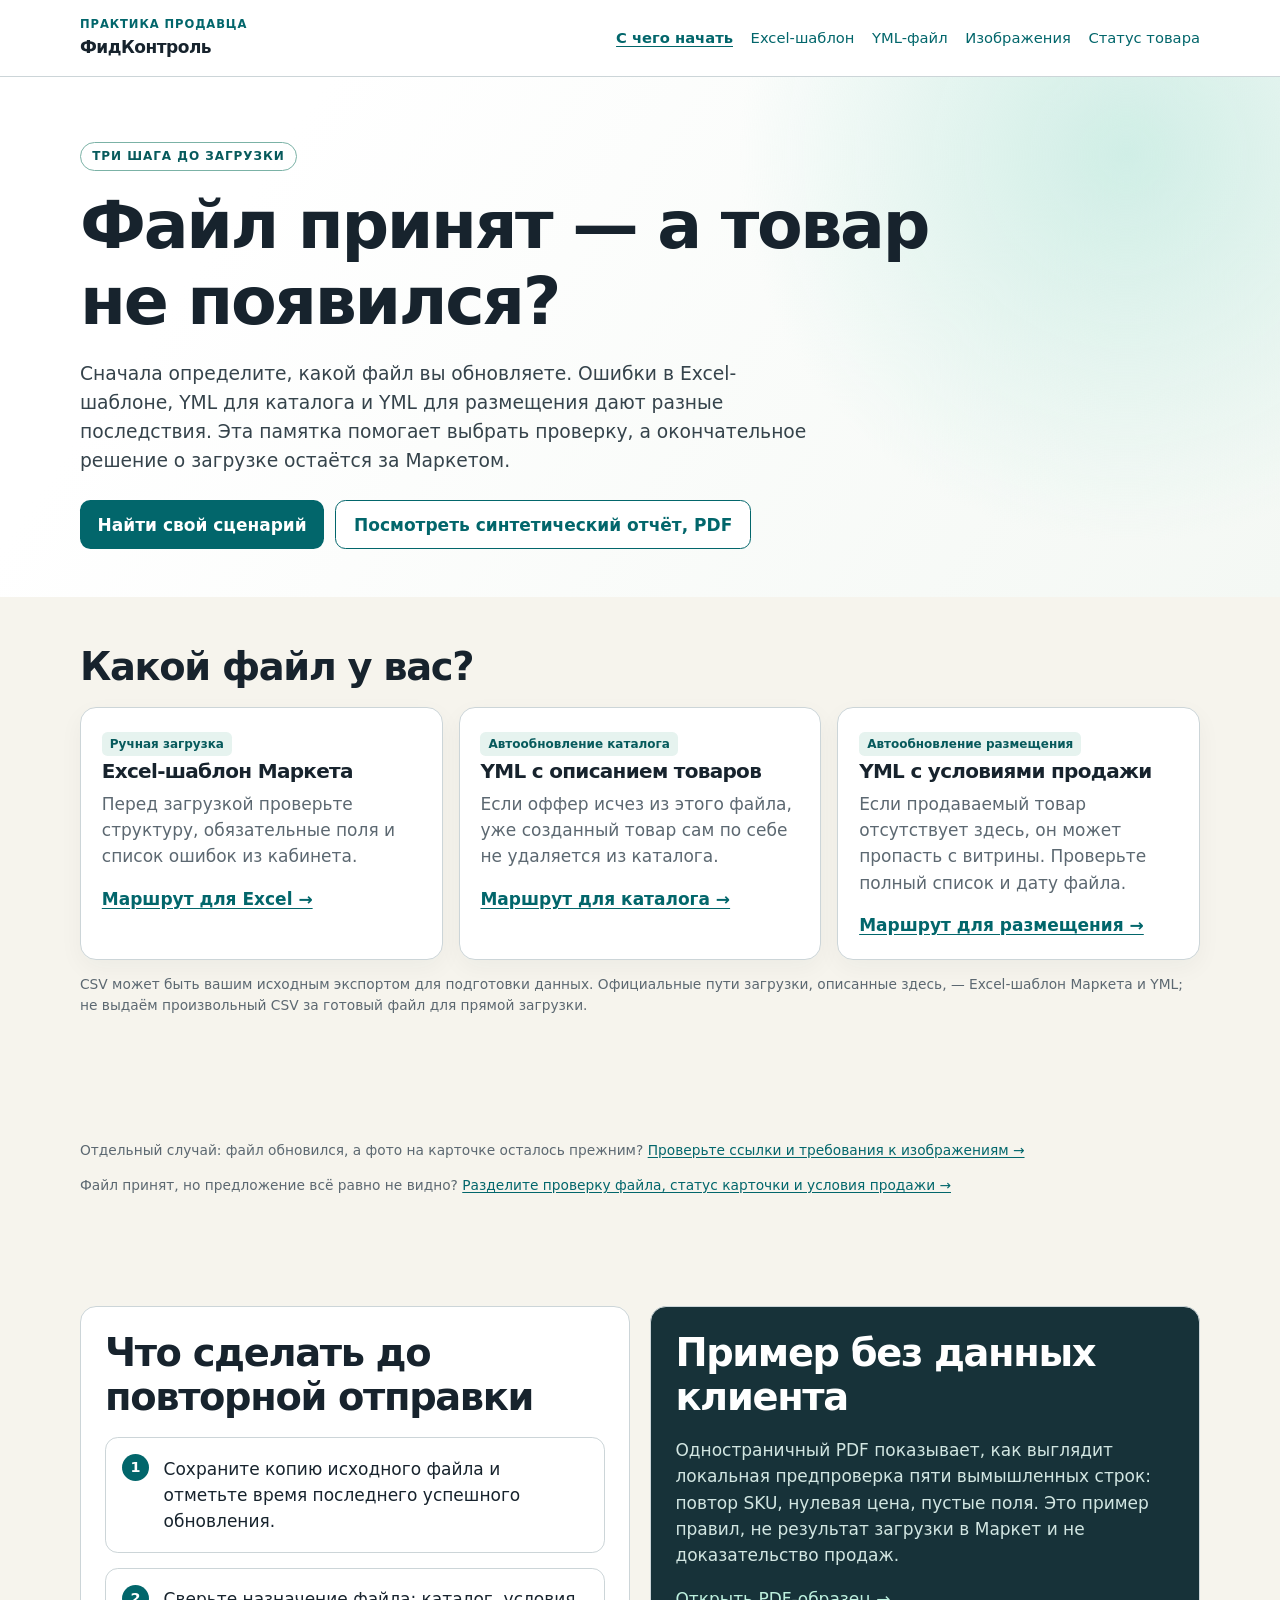
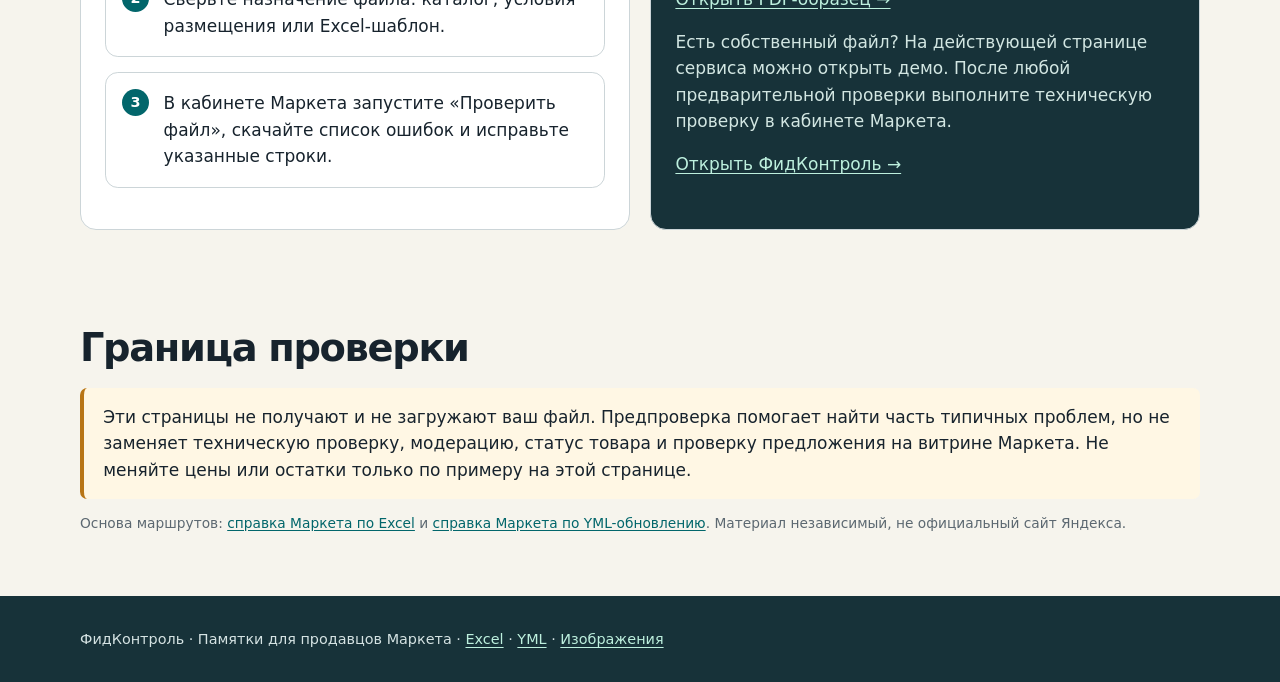
==== index.html @ 8aea6bb6 "Publish original FeedControl seller guides" ====
<!doctype html>
<html lang="ru"><head><meta charset="utf-8"><meta name="viewport" content="width=device-width,initial-scale=1"><meta name="description" content="Разберите, почему файл товаров Яндекс Маркета не прошёл проверку или товар пропал с витрины: маршруты для Excel и двух типов YML, с официальными источниками."><title>Файл товаров для Маркета: где искать ошибку — ФидКонтроль</title><link rel="stylesheet" href="site.css"></head>
<body><a class="skip" href="#main">К содержанию</a><header class="site-head"><div class="wrap head-row"><a class="brand" href="index.html"><small>Практика продавца</small>ФидКонтроль</a><nav aria-label="Разделы"><a href="index.html" aria-current="page">С чего начать</a><a href="excel.html">Excel-шаблон</a><a href="yml.html">YML-файл</a><a href="images.html">Изображения</a><a href="statuses.html">Статус товара</a></nav></div></header>
<main id="main"><div class="hero"><div class="wrap"><p class="eyebrow">Три шага до загрузки</p><h1>Файл принят — а товар не появился?</h1><p class="lead">Сначала определите, какой файл вы обновляете. Ошибки в Excel-шаблоне, YML для каталога и YML для размещения дают разные последствия. Эта памятка помогает выбрать проверку, а окончательное решение о загрузке остаётся за Маркетом.</p><div class="actions"><a class="button" href="#choose">Найти свой сценарий</a><a class="button secondary" href="synthetic-report.pdf">Посмотреть синтетический отчёт, PDF</a></div></div></div>
<section id="choose"><div class="wrap"><h2>Какой файл у вас?</h2><div class="grid"><article class="card"><span class="tag">Ручная загрузка</span><h3>Excel-шаблон Маркета</h3><p>Перед загрузкой проверьте структуру, обязательные поля и список ошибок из кабинета.</p><a href="excel.html">Маршрут для Excel →</a></article><article class="card"><span class="tag">Автообновление каталога</span><h3>YML с описанием товаров</h3><p>Если оффер исчез из этого файла, уже созданный товар сам по себе не удаляется из каталога.</p><a href="yml.html#catalog">Маршрут для каталога →</a></article><article class="card"><span class="tag">Автообновление размещения</span><h3>YML с условиями продажи</h3><p>Если продаваемый товар отсутствует здесь, он может пропасть с витрины. Проверьте полный список и дату файла.</p><a href="yml.html#placement">Маршрут для размещения →</a></article></div><p class="small">CSV может быть вашим исходным экспортом для подготовки данных. Официальные пути загрузки, описанные здесь, — Excel-шаблон Маркета и YML; не выдаём произвольный CSV за готовый файл для прямой загрузки.</p></div></section>
<section><div class="wrap"><p class="small">Отдельный случай: файл обновился, а фото на карточке осталось прежним? <a href="images.html">Проверьте ссылки и требования к изображениям →</a></p><p class="small">Файл принят, но предложение всё равно не видно? <a href="statuses.html">Разделите проверку файла, статус карточки и условия продажи →</a></p></div></section>
<section><div class="wrap split"><div class="panel"><h2>Что сделать до повторной отправки</h2><ol class="steps"><li>Сохраните копию исходного файла и отметьте время последнего успешного обновления.</li><li>Сверьте назначение файла: каталог, условия размещения или Excel-шаблон.</li><li>В кабинете Маркета запустите «Проверить файл», скачайте список ошибок и исправьте указанные строки.</li></ol></div><div class="panel ink"><h2>Пример без данных клиента</h2><p>Одностраничный PDF показывает, как выглядит локальная предпроверка пяти вымышленных строк: повтор SKU, нулевая цена, пустые поля. Это пример правил, не результат загрузки в Маркет и не доказательство продаж.</p><a href="synthetic-report.pdf">Открыть PDF-образец →</a><p>Есть собственный файл? На действующей странице сервиса можно открыть демо. После любой предварительной проверки выполните техническую проверку в кабинете Маркета.</p><a href="https://feedcontrol-zaitsev.directpanelrelay2026.workers.dev/" rel="noopener noreferrer">Открыть ФидКонтроль →</a></div></div></section>
<section><div class="wrap"><h2>Граница проверки</h2><div class="note">Эти страницы не получают и не загружают ваш файл. Предпроверка помогает найти часть типичных проблем, но не заменяет техническую проверку, модерацию, статус товара и проверку предложения на витрине Маркета. Не меняйте цены или остатки только по примеру на этой странице.</div><p class="small">Основа маршрутов: <a href="https://yandex.ru/support/marketplace/ru/assortment/create/add/excel">справка Маркета по Excel</a> и <a href="https://yandex.ru/support/marketplace/ru/assortment/auto/url">справка Маркета по YML-обновлению</a>. Материал независимый, не официальный сайт Яндекса.</p></div></section></main>
<footer class="site-foot"><div class="wrap">ФидКонтроль · Памятки для продавцов Маркета · <a href="excel.html">Excel</a> · <a href="yml.html">YML</a> · <a href="images.html">Изображения</a></div></footer></body></html>
---- site.css ----
:root{color-scheme:light;--paper:#f6f4ed;--ink:#17232d;--muted:#5c6871;--line:#ccd5d8;--accent:#02666b;--accent2:#e6f3ef;--warm:#ffdc9a}
*{box-sizing:border-box}html{scroll-behavior:smooth}body{margin:0;background:var(--paper);color:var(--ink);font:17px/1.55 system-ui,-apple-system,"Segoe UI",sans-serif}a{color:var(--accent);text-underline-offset:.18em}a:focus-visible,button:focus-visible{outline:3px solid #bd6425;outline-offset:3px}.wrap{width:min(1120px,calc(100% - 2rem));margin:auto}.site-head{border-bottom:1px solid var(--line);background:#fff}.head-row{display:flex;align-items:center;justify-content:space-between;gap:1rem;padding:1rem 0}.brand{font-weight:800;letter-spacing:-.03em;color:var(--ink);text-decoration:none}.brand small{display:block;font-size:.72rem;font-weight:600;letter-spacing:.08em;text-transform:uppercase;color:var(--accent)}nav{display:flex;flex-wrap:wrap;gap:.8rem 1.1rem}nav a{font-size:.92rem;text-decoration:none}nav a[aria-current=page]{font-weight:750;text-decoration:underline}.hero{padding:4rem 0 3rem;background:radial-gradient(circle at 88% 15%,#d0eee6 0,transparent 32%),linear-gradient(125deg,#fff 20%,#f4f8f4 100%)}.eyebrow{display:inline-block;margin:0 0 .8rem;padding:.25rem .7rem;border:1px solid #7bb2a6;border-radius:999px;color:#075a5c;font-size:.75rem;font-weight:750;letter-spacing:.08em;text-transform:uppercase}h1,h2,h3{line-height:1.15;letter-spacing:-.035em}h1{max-width:850px;margin:.2rem 0 1rem;font-size:clamp(2.2rem,5.2vw,4.5rem)}h2{margin:0 0 1.1rem;font-size:clamp(1.65rem,3vw,2.5rem)}h3{font-size:1.25rem;margin:.2rem 0 .5rem}.lead{max-width:740px;font-size:1.17rem;color:#35434b}.actions{display:flex;flex-wrap:wrap;gap:.7rem;margin-top:1.6rem}.button{display:inline-flex;align-items:center;justify-content:center;min-height:44px;padding:.65rem 1.1rem;border-radius:.65rem;background:var(--accent);color:#fff;font-weight:750;text-decoration:none}.button.secondary{background:#fff;border:1px solid var(--accent);color:var(--accent)}section{padding:3rem 0}.grid{display:grid;grid-template-columns:repeat(3,minmax(0,1fr));gap:1rem}.card{background:#fff;border:1px solid var(--line);border-radius:1rem;padding:1.3rem;box-shadow:0 8px 24px #13232b0b}.card p{color:var(--muted);margin:.3rem 0 1rem}.card a{font-weight:700}.tag{display:inline-block;padding:.18rem .5rem;background:var(--accent2);border-radius:.35rem;color:#075a5c;font-size:.75rem;font-weight:700}.note{background:#fff7e4;border-left:4px solid #b87515;padding:1rem 1.2rem;border-radius:.45rem}.steps{counter-reset:steps;list-style:none;padding:0;display:grid;gap:.9rem}.steps li{counter-increment:steps;position:relative;padding:1.1rem 1.2rem 1.1rem 3.6rem;background:#fff;border:1px solid var(--line);border-radius:.8rem}.steps li:before{content:counter(steps);position:absolute;left:1rem;top:1rem;width:1.7rem;height:1.7rem;display:grid;place-items:center;border-radius:50%;background:var(--accent);color:#fff;font-size:.9rem;font-weight:800}.split{display:grid;grid-template-columns:1fr 1fr;gap:1.3rem}.panel{background:#fff;border:1px solid var(--line);border-radius:1rem;padding:1.5rem}.panel.ink{background:#173239;color:#fff}.panel.ink a{color:#bdf0de}.panel.ink p{color:#d2e6e2}.checklist{padding-left:1.3rem}.checklist li{padding:.28rem 0}.compare{width:100%;border-collapse:collapse;background:#fff}.compare th,.compare td{border:1px solid var(--line);padding:.75rem;text-align:left;vertical-align:top}.compare th{background:#e6f3ef}.small{font-size:.86rem;color:var(--muted)}.source-list{padding-left:1.3rem}.source-list li{margin:.5rem 0}.site-foot{background:#173239;color:#d5e3e3;padding:2rem 0;font-size:.9rem}.site-foot a{color:#bdf0de}.article{max-width:850px;margin:auto}.article>p{max-width:760px}.article section{padding:2rem 0}.callout{border:1px solid #90b9b3;background:#e6f3ef;padding:1.2rem;border-radius:.8rem}.metric{font-size:2rem;font-weight:800;line-height:1}.skip{position:absolute;left:-9999px}.skip:focus{left:1rem;top:1rem;z-index:10;background:#fff;padding:.5rem}@media(max-width:760px){.head-row{align-items:flex-start;flex-direction:column}.grid,.split{grid-template-columns:1fr}.hero{padding:2.8rem 0 2rem}section{padding:2rem 0}.compare{font-size:.86rem}}
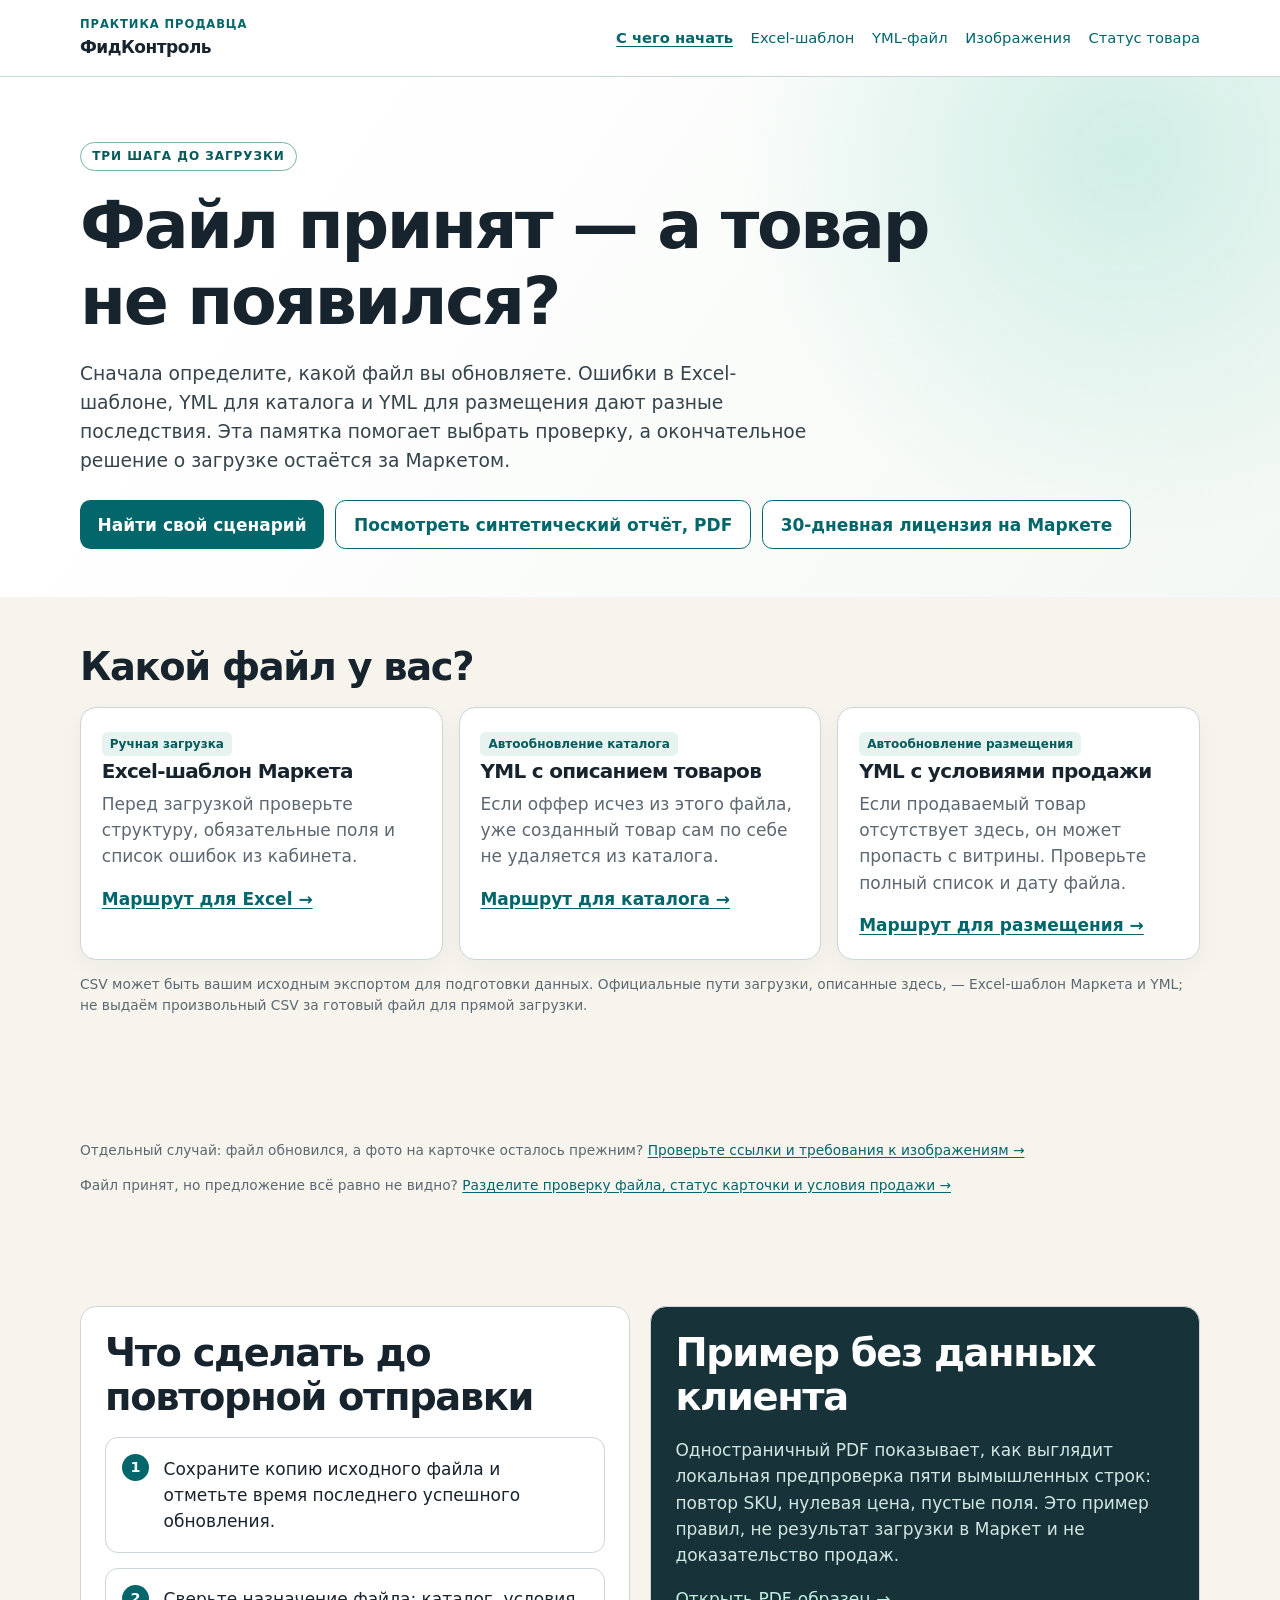
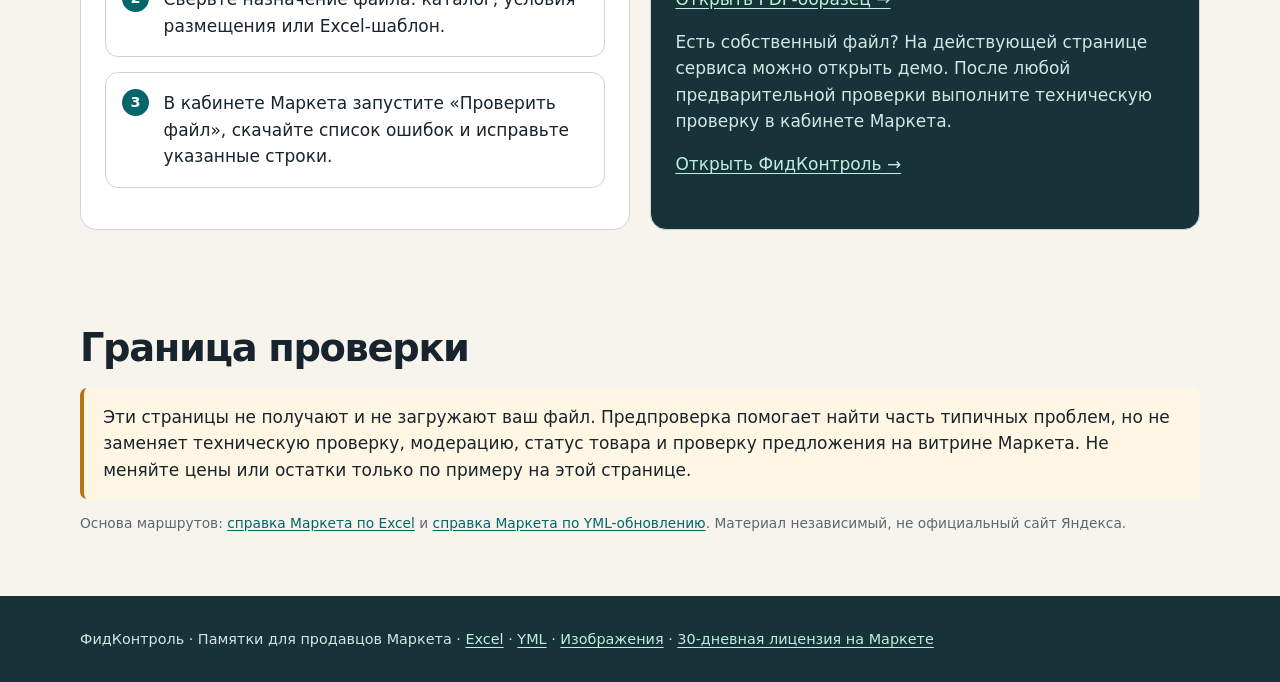
==== commit 206ba4e3: "Link verified FeedControl buyer card from five guides" ====
--- a/index.html
+++ b/index.html
@@ -1,9 +1,9 @@
 <!doctype html>
 <html lang="ru"><head><meta charset="utf-8"><meta name="viewport" content="width=device-width,initial-scale=1"><meta name="description" content="Разберите, почему файл товаров Яндекс Маркета не прошёл проверку или товар пропал с витрины: маршруты для Excel и двух типов YML, с официальными источниками."><title>Файл товаров для Маркета: где искать ошибку — ФидКонтроль</title><link rel="stylesheet" href="site.css"></head>
 <body><a class="skip" href="#main">К содержанию</a><header class="site-head"><div class="wrap head-row"><a class="brand" href="index.html"><small>Практика продавца</small>ФидКонтроль</a><nav aria-label="Разделы"><a href="index.html" aria-current="page">С чего начать</a><a href="excel.html">Excel-шаблон</a><a href="yml.html">YML-файл</a><a href="images.html">Изображения</a><a href="statuses.html">Статус товара</a></nav></div></header>
-<main id="main"><div class="hero"><div class="wrap"><p class="eyebrow">Три шага до загрузки</p><h1>Файл принят — а товар не появился?</h1><p class="lead">Сначала определите, какой файл вы обновляете. Ошибки в Excel-шаблоне, YML для каталога и YML для размещения дают разные последствия. Эта памятка помогает выбрать проверку, а окончательное решение о загрузке остаётся за Маркетом.</p><div class="actions"><a class="button" href="#choose">Найти свой сценарий</a><a class="button secondary" href="synthetic-report.pdf">Посмотреть синтетический отчёт, PDF</a></div></div></div>
+<main id="main"><div class="hero"><div class="wrap"><p class="eyebrow">Три шага до загрузки</p><h1>Файл принят — а товар не появился?</h1><p class="lead">Сначала определите, какой файл вы обновляете. Ошибки в Excel-шаблоне, YML для каталога и YML для размещения дают разные последствия. Эта памятка помогает выбрать проверку, а окончательное решение о загрузке остаётся за Маркетом.</p><div class="actions"><a class="button" href="#choose">Найти свой сценарий</a><a class="button secondary" href="synthetic-report.pdf">Посмотреть синтетический отчёт, PDF</a><a class="button secondary" href="https://market.yandex.ru/card/veb-servis-fidkontrol-dlya-proverki-csv-yml-i-xlsx-litsenziya-na-30-dney/6150346398">30-дневная лицензия на Маркете</a></div></div></div>
 <section id="choose"><div class="wrap"><h2>Какой файл у вас?</h2><div class="grid"><article class="card"><span class="tag">Ручная загрузка</span><h3>Excel-шаблон Маркета</h3><p>Перед загрузкой проверьте структуру, обязательные поля и список ошибок из кабинета.</p><a href="excel.html">Маршрут для Excel →</a></article><article class="card"><span class="tag">Автообновление каталога</span><h3>YML с описанием товаров</h3><p>Если оффер исчез из этого файла, уже созданный товар сам по себе не удаляется из каталога.</p><a href="yml.html#catalog">Маршрут для каталога →</a></article><article class="card"><span class="tag">Автообновление размещения</span><h3>YML с условиями продажи</h3><p>Если продаваемый товар отсутствует здесь, он может пропасть с витрины. Проверьте полный список и дату файла.</p><a href="yml.html#placement">Маршрут для размещения →</a></article></div><p class="small">CSV может быть вашим исходным экспортом для подготовки данных. Официальные пути загрузки, описанные здесь, — Excel-шаблон Маркета и YML; не выдаём произвольный CSV за готовый файл для прямой загрузки.</p></div></section>
 <section><div class="wrap"><p class="small">Отдельный случай: файл обновился, а фото на карточке осталось прежним? <a href="images.html">Проверьте ссылки и требования к изображениям →</a></p><p class="small">Файл принят, но предложение всё равно не видно? <a href="statuses.html">Разделите проверку файла, статус карточки и условия продажи →</a></p></div></section>
 <section><div class="wrap split"><div class="panel"><h2>Что сделать до повторной отправки</h2><ol class="steps"><li>Сохраните копию исходного файла и отметьте время последнего успешного обновления.</li><li>Сверьте назначение файла: каталог, условия размещения или Excel-шаблон.</li><li>В кабинете Маркета запустите «Проверить файл», скачайте список ошибок и исправьте указанные строки.</li></ol></div><div class="panel ink"><h2>Пример без данных клиента</h2><p>Одностраничный PDF показывает, как выглядит локальная предпроверка пяти вымышленных строк: повтор SKU, нулевая цена, пустые поля. Это пример правил, не результат загрузки в Маркет и не доказательство продаж.</p><a href="synthetic-report.pdf">Открыть PDF-образец →</a><p>Есть собственный файл? На действующей странице сервиса можно открыть демо. После любой предварительной проверки выполните техническую проверку в кабинете Маркета.</p><a href="https://feedcontrol-zaitsev.directpanelrelay2026.workers.dev/" rel="noopener noreferrer">Открыть ФидКонтроль →</a></div></div></section>
 <section><div class="wrap"><h2>Граница проверки</h2><div class="note">Эти страницы не получают и не загружают ваш файл. Предпроверка помогает найти часть типичных проблем, но не заменяет техническую проверку, модерацию, статус товара и проверку предложения на витрине Маркета. Не меняйте цены или остатки только по примеру на этой странице.</div><p class="small">Основа маршрутов: <a href="https://yandex.ru/support/marketplace/ru/assortment/create/add/excel">справка Маркета по Excel</a> и <a href="https://yandex.ru/support/marketplace/ru/assortment/auto/url">справка Маркета по YML-обновлению</a>. Материал независимый, не официальный сайт Яндекса.</p></div></section></main>
-<footer class="site-foot"><div class="wrap">ФидКонтроль · Памятки для продавцов Маркета · <a href="excel.html">Excel</a> · <a href="yml.html">YML</a> · <a href="images.html">Изображения</a></div></footer></body></html>
+<footer class="site-foot"><div class="wrap">ФидКонтроль · Памятки для продавцов Маркета · <a href="excel.html">Excel</a> · <a href="yml.html">YML</a> · <a href="images.html">Изображения</a> · <a href="https://market.yandex.ru/card/veb-servis-fidkontrol-dlya-proverki-csv-yml-i-xlsx-litsenziya-na-30-dney/6150346398">30-дневная лицензия на Маркете</a></div></footer></body></html>
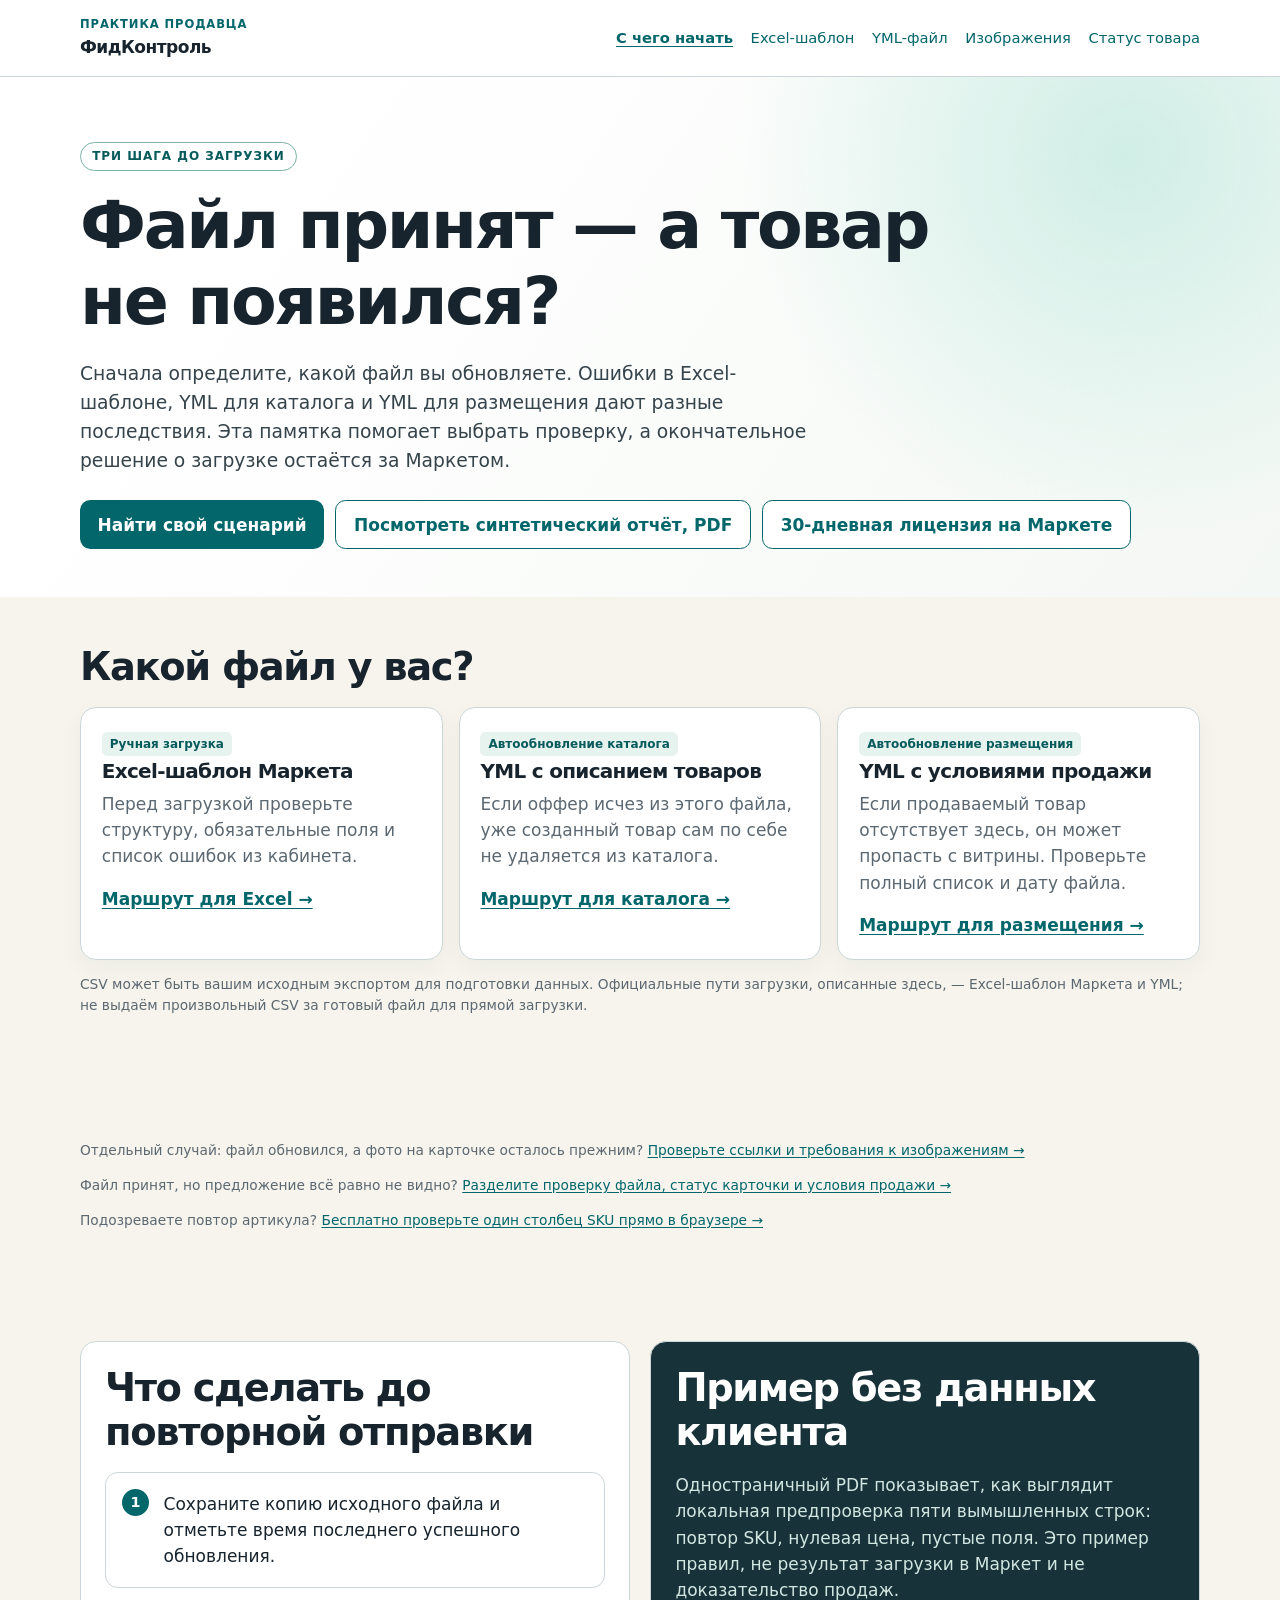
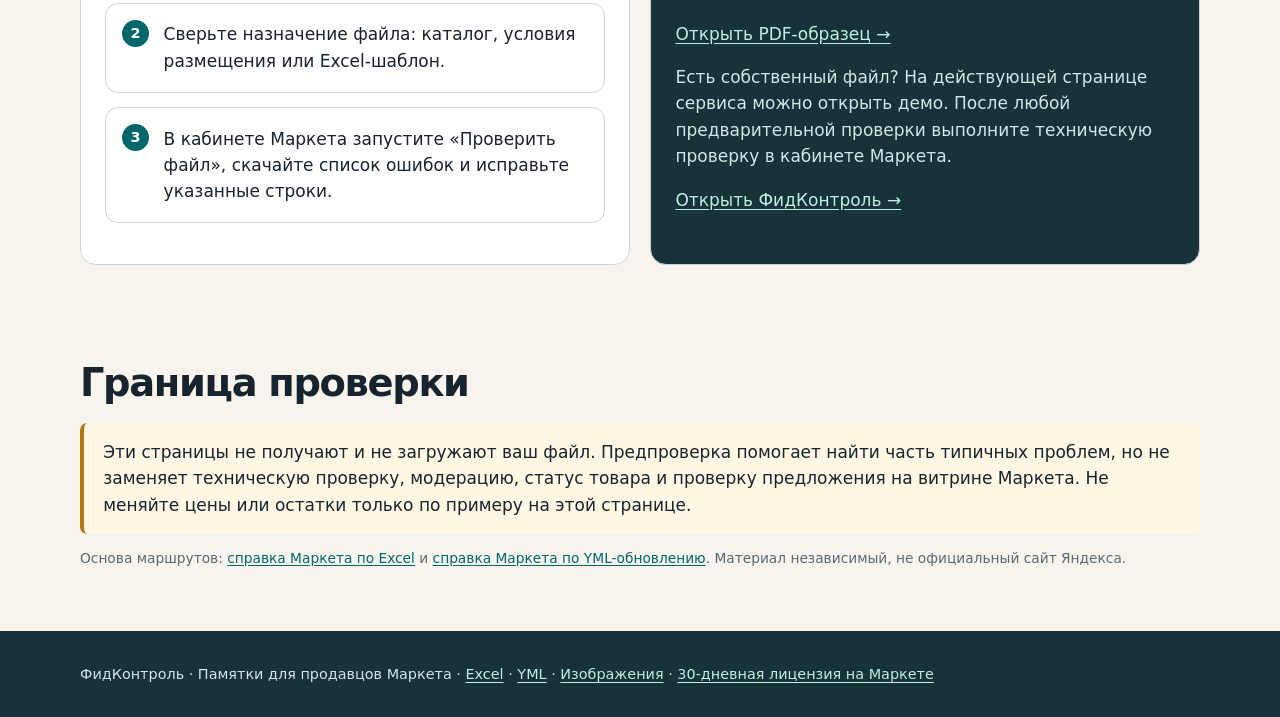
==== commit 7e91d47f: "Add local duplicate SKU checker and guide" ====
--- a/index.html
+++ b/index.html
@@ -3,7 +3,7 @@
 <body><a class="skip" href="#main">К содержанию</a><header class="site-head"><div class="wrap head-row"><a class="brand" href="index.html"><small>Практика продавца</small>ФидКонтроль</a><nav aria-label="Разделы"><a href="index.html" aria-current="page">С чего начать</a><a href="excel.html">Excel-шаблон</a><a href="yml.html">YML-файл</a><a href="images.html">Изображения</a><a href="statuses.html">Статус товара</a></nav></div></header>
 <main id="main"><div class="hero"><div class="wrap"><p class="eyebrow">Три шага до загрузки</p><h1>Файл принят — а товар не появился?</h1><p class="lead">Сначала определите, какой файл вы обновляете. Ошибки в Excel-шаблоне, YML для каталога и YML для размещения дают разные последствия. Эта памятка помогает выбрать проверку, а окончательное решение о загрузке остаётся за Маркетом.</p><div class="actions"><a class="button" href="#choose">Найти свой сценарий</a><a class="button secondary" href="synthetic-report.pdf">Посмотреть синтетический отчёт, PDF</a><a class="button secondary" href="https://market.yandex.ru/card/veb-servis-fidkontrol-dlya-proverki-csv-yml-i-xlsx-litsenziya-na-30-dney/6150346398">30-дневная лицензия на Маркете</a></div></div></div>
 <section id="choose"><div class="wrap"><h2>Какой файл у вас?</h2><div class="grid"><article class="card"><span class="tag">Ручная загрузка</span><h3>Excel-шаблон Маркета</h3><p>Перед загрузкой проверьте структуру, обязательные поля и список ошибок из кабинета.</p><a href="excel.html">Маршрут для Excel →</a></article><article class="card"><span class="tag">Автообновление каталога</span><h3>YML с описанием товаров</h3><p>Если оффер исчез из этого файла, уже созданный товар сам по себе не удаляется из каталога.</p><a href="yml.html#catalog">Маршрут для каталога →</a></article><article class="card"><span class="tag">Автообновление размещения</span><h3>YML с условиями продажи</h3><p>Если продаваемый товар отсутствует здесь, он может пропасть с витрины. Проверьте полный список и дату файла.</p><a href="yml.html#placement">Маршрут для размещения →</a></article></div><p class="small">CSV может быть вашим исходным экспортом для подготовки данных. Официальные пути загрузки, описанные здесь, — Excel-шаблон Маркета и YML; не выдаём произвольный CSV за готовый файл для прямой загрузки.</p></div></section>
-<section><div class="wrap"><p class="small">Отдельный случай: файл обновился, а фото на карточке осталось прежним? <a href="images.html">Проверьте ссылки и требования к изображениям →</a></p><p class="small">Файл принят, но предложение всё равно не видно? <a href="statuses.html">Разделите проверку файла, статус карточки и условия продажи →</a></p></div></section>
+<section><div class="wrap"><p class="small">Отдельный случай: файл обновился, а фото на карточке осталось прежним? <a href="images.html">Проверьте ссылки и требования к изображениям →</a></p><p class="small">Файл принят, но предложение всё равно не видно? <a href="statuses.html">Разделите проверку файла, статус карточки и условия продажи →</a></p><p class="small">Подозреваете повтор артикула? <a href="sku-dubl.html">Бесплатно проверьте один столбец SKU прямо в браузере →</a></p></div></section>
 <section><div class="wrap split"><div class="panel"><h2>Что сделать до повторной отправки</h2><ol class="steps"><li>Сохраните копию исходного файла и отметьте время последнего успешного обновления.</li><li>Сверьте назначение файла: каталог, условия размещения или Excel-шаблон.</li><li>В кабинете Маркета запустите «Проверить файл», скачайте список ошибок и исправьте указанные строки.</li></ol></div><div class="panel ink"><h2>Пример без данных клиента</h2><p>Одностраничный PDF показывает, как выглядит локальная предпроверка пяти вымышленных строк: повтор SKU, нулевая цена, пустые поля. Это пример правил, не результат загрузки в Маркет и не доказательство продаж.</p><a href="synthetic-report.pdf">Открыть PDF-образец →</a><p>Есть собственный файл? На действующей странице сервиса можно открыть демо. После любой предварительной проверки выполните техническую проверку в кабинете Маркета.</p><a href="https://feedcontrol-zaitsev.directpanelrelay2026.workers.dev/" rel="noopener noreferrer">Открыть ФидКонтроль →</a></div></div></section>
 <section><div class="wrap"><h2>Граница проверки</h2><div class="note">Эти страницы не получают и не загружают ваш файл. Предпроверка помогает найти часть типичных проблем, но не заменяет техническую проверку, модерацию, статус товара и проверку предложения на витрине Маркета. Не меняйте цены или остатки только по примеру на этой странице.</div><p class="small">Основа маршрутов: <a href="https://yandex.ru/support/marketplace/ru/assortment/create/add/excel">справка Маркета по Excel</a> и <a href="https://yandex.ru/support/marketplace/ru/assortment/auto/url">справка Маркета по YML-обновлению</a>. Материал независимый, не официальный сайт Яндекса.</p></div></section></main>
 <footer class="site-foot"><div class="wrap">ФидКонтроль · Памятки для продавцов Маркета · <a href="excel.html">Excel</a> · <a href="yml.html">YML</a> · <a href="images.html">Изображения</a> · <a href="https://market.yandex.ru/card/veb-servis-fidkontrol-dlya-proverki-csv-yml-i-xlsx-litsenziya-na-30-dney/6150346398">30-дневная лицензия на Маркете</a></div></footer></body></html>
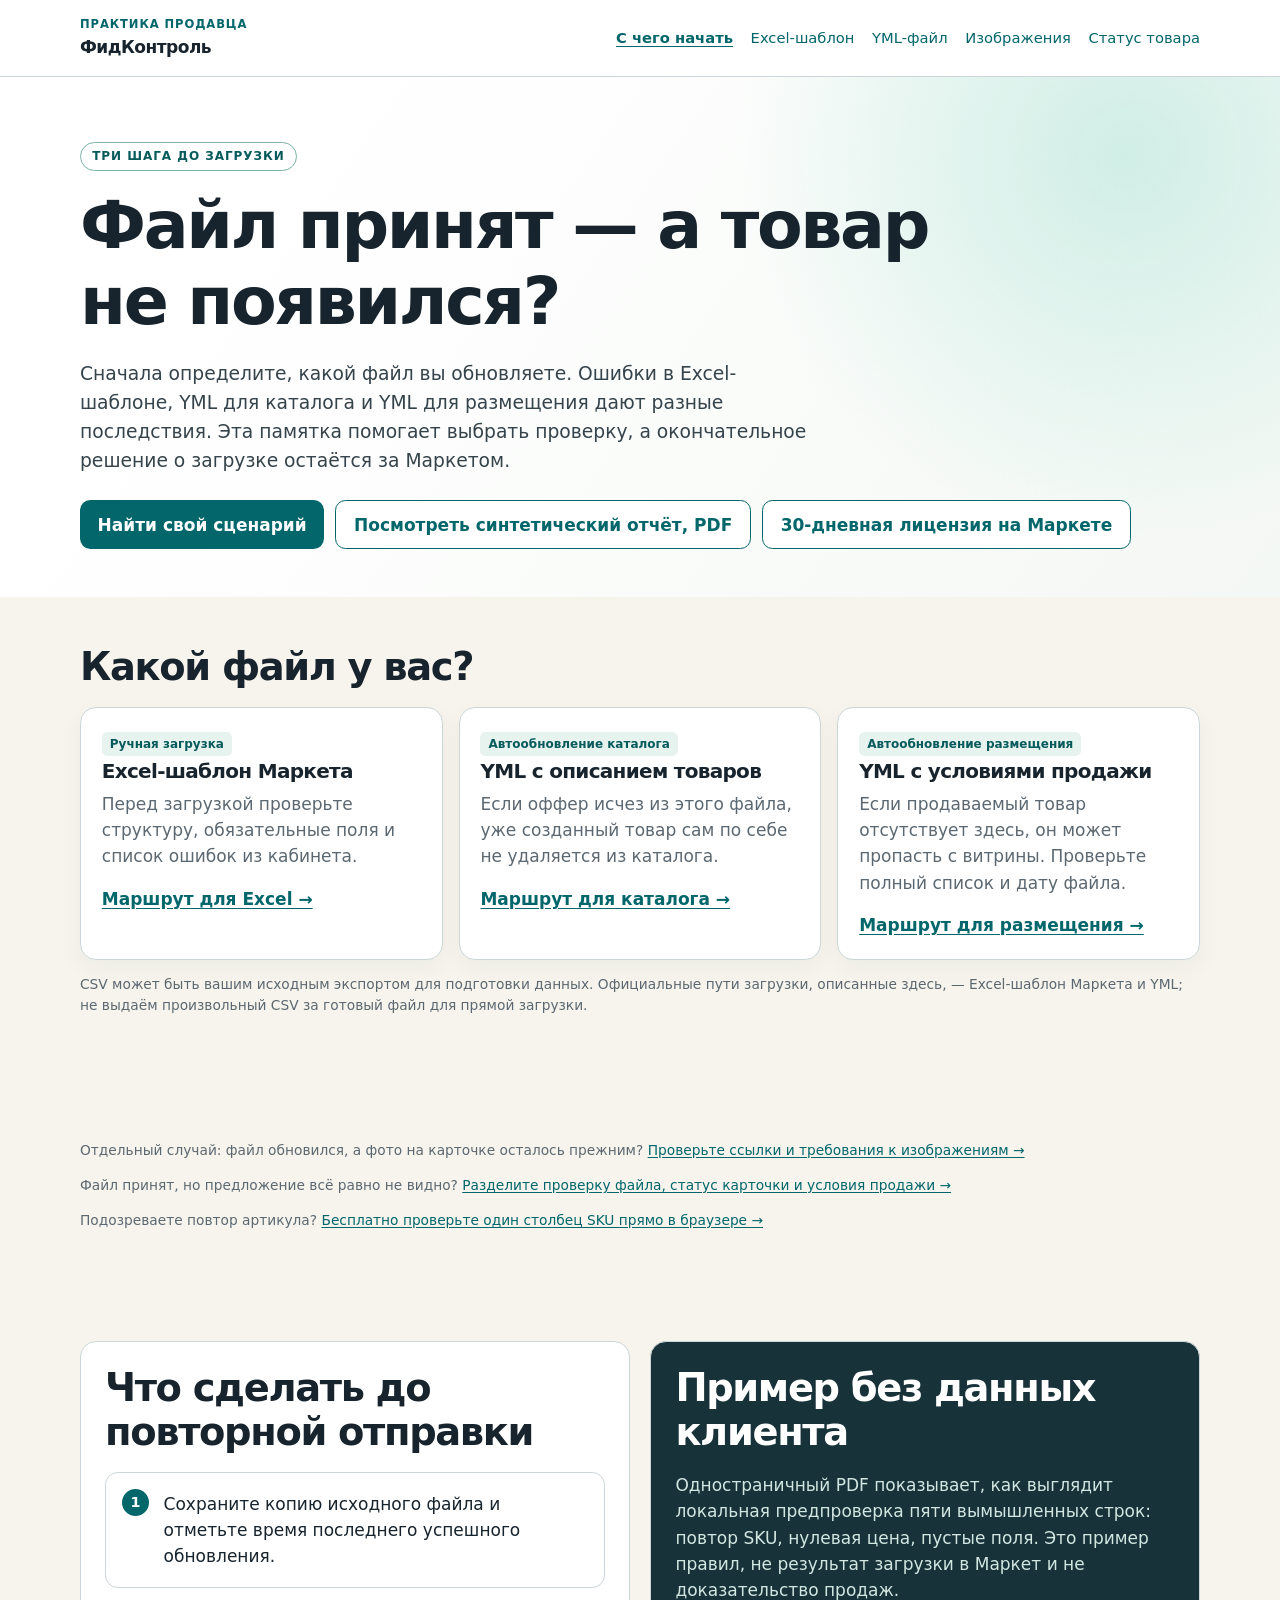
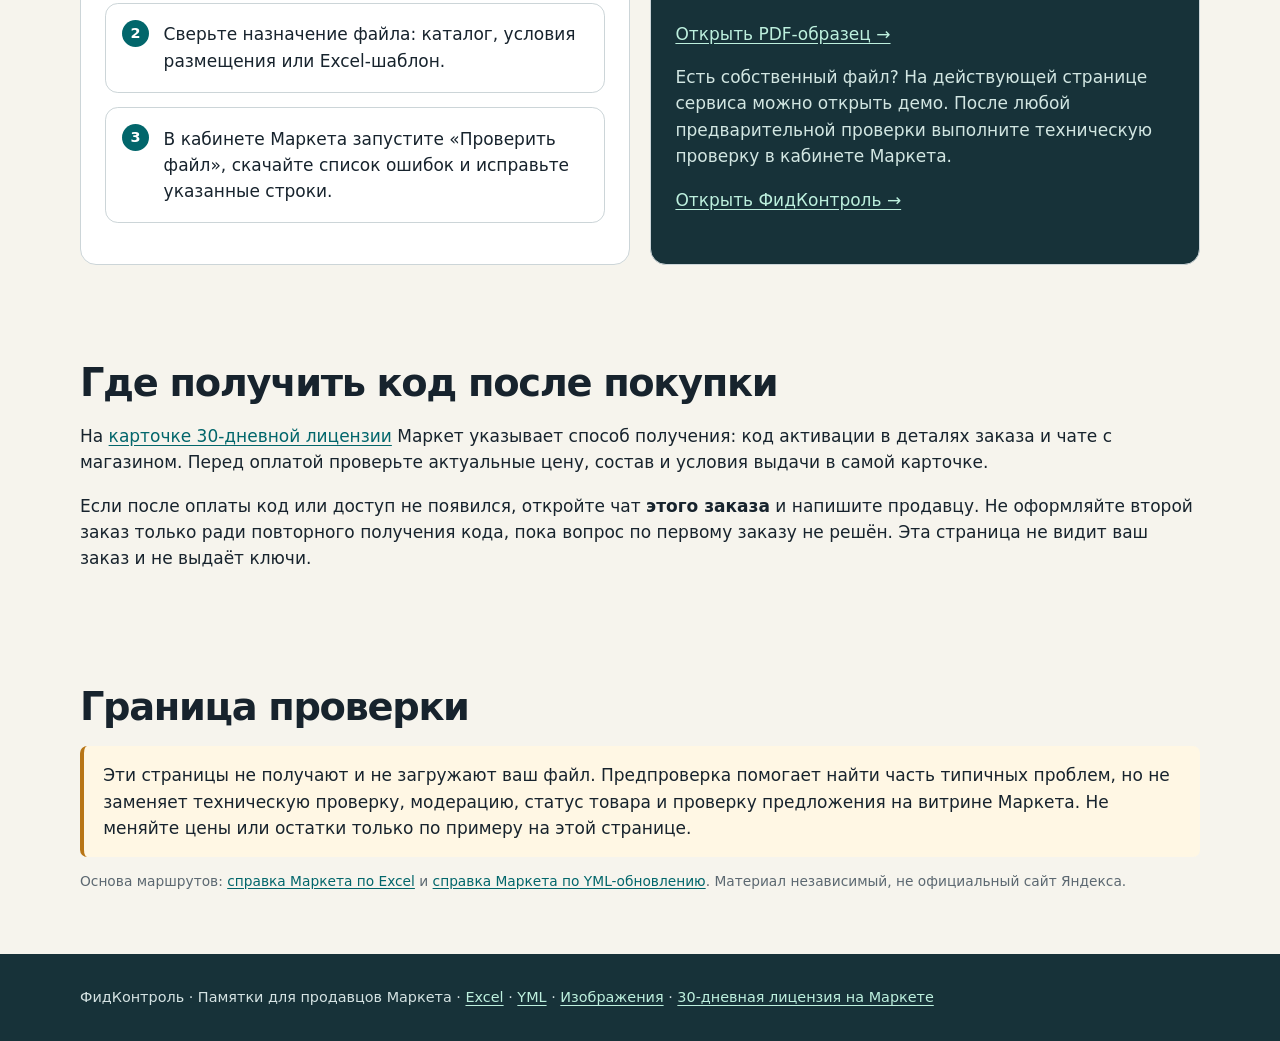
==== commit aa139122: "Explain Market activation code handoff after purchase" ====
--- a/index.html
+++ b/index.html
@@ -5,5 +5,6 @@
 <section id="choose"><div class="wrap"><h2>Какой файл у вас?</h2><div class="grid"><article class="card"><span class="tag">Ручная загрузка</span><h3>Excel-шаблон Маркета</h3><p>Перед загрузкой проверьте структуру, обязательные поля и список ошибок из кабинета.</p><a href="excel.html">Маршрут для Excel →</a></article><article class="card"><span class="tag">Автообновление каталога</span><h3>YML с описанием товаров</h3><p>Если оффер исчез из этого файла, уже созданный товар сам по себе не удаляется из каталога.</p><a href="yml.html#catalog">Маршрут для каталога →</a></article><article class="card"><span class="tag">Автообновление размещения</span><h3>YML с условиями продажи</h3><p>Если продаваемый товар отсутствует здесь, он может пропасть с витрины. Проверьте полный список и дату файла.</p><a href="yml.html#placement">Маршрут для размещения →</a></article></div><p class="small">CSV может быть вашим исходным экспортом для подготовки данных. Официальные пути загрузки, описанные здесь, — Excel-шаблон Маркета и YML; не выдаём произвольный CSV за готовый файл для прямой загрузки.</p></div></section>
 <section><div class="wrap"><p class="small">Отдельный случай: файл обновился, а фото на карточке осталось прежним? <a href="images.html">Проверьте ссылки и требования к изображениям →</a></p><p class="small">Файл принят, но предложение всё равно не видно? <a href="statuses.html">Разделите проверку файла, статус карточки и условия продажи →</a></p><p class="small">Подозреваете повтор артикула? <a href="sku-dubl.html">Бесплатно проверьте один столбец SKU прямо в браузере →</a></p></div></section>
 <section><div class="wrap split"><div class="panel"><h2>Что сделать до повторной отправки</h2><ol class="steps"><li>Сохраните копию исходного файла и отметьте время последнего успешного обновления.</li><li>Сверьте назначение файла: каталог, условия размещения или Excel-шаблон.</li><li>В кабинете Маркета запустите «Проверить файл», скачайте список ошибок и исправьте указанные строки.</li></ol></div><div class="panel ink"><h2>Пример без данных клиента</h2><p>Одностраничный PDF показывает, как выглядит локальная предпроверка пяти вымышленных строк: повтор SKU, нулевая цена, пустые поля. Это пример правил, не результат загрузки в Маркет и не доказательство продаж.</p><a href="synthetic-report.pdf">Открыть PDF-образец →</a><p>Есть собственный файл? На действующей странице сервиса можно открыть демо. После любой предварительной проверки выполните техническую проверку в кабинете Маркета.</p><a href="https://feedcontrol-zaitsev.directpanelrelay2026.workers.dev/" rel="noopener noreferrer">Открыть ФидКонтроль →</a></div></div></section>
+<section id="after-purchase"><div class="wrap"><h2>Где получить код после покупки</h2><p>На <a href="https://market.yandex.ru/card/veb-servis-fidkontrol-dlya-proverki-csv-yml-i-xlsx-litsenziya-na-30-dney/6150346398">карточке 30-дневной лицензии</a> Маркет указывает способ получения: код активации в деталях заказа и чате с магазином. Перед оплатой проверьте актуальные цену, состав и условия выдачи в самой карточке.</p><p>Если после оплаты код или доступ не появился, откройте чат <strong>этого заказа</strong> и напишите продавцу. Не оформляйте второй заказ только ради повторного получения кода, пока вопрос по первому заказу не решён. Эта страница не видит ваш заказ и не выдаёт ключи.</p></div></section>
 <section><div class="wrap"><h2>Граница проверки</h2><div class="note">Эти страницы не получают и не загружают ваш файл. Предпроверка помогает найти часть типичных проблем, но не заменяет техническую проверку, модерацию, статус товара и проверку предложения на витрине Маркета. Не меняйте цены или остатки только по примеру на этой странице.</div><p class="small">Основа маршрутов: <a href="https://yandex.ru/support/marketplace/ru/assortment/create/add/excel">справка Маркета по Excel</a> и <a href="https://yandex.ru/support/marketplace/ru/assortment/auto/url">справка Маркета по YML-обновлению</a>. Материал независимый, не официальный сайт Яндекса.</p></div></section></main>
 <footer class="site-foot"><div class="wrap">ФидКонтроль · Памятки для продавцов Маркета · <a href="excel.html">Excel</a> · <a href="yml.html">YML</a> · <a href="images.html">Изображения</a> · <a href="https://market.yandex.ru/card/veb-servis-fidkontrol-dlya-proverki-csv-yml-i-xlsx-litsenziya-na-30-dney/6150346398">30-дневная лицензия на Маркете</a></div></footer></body></html>
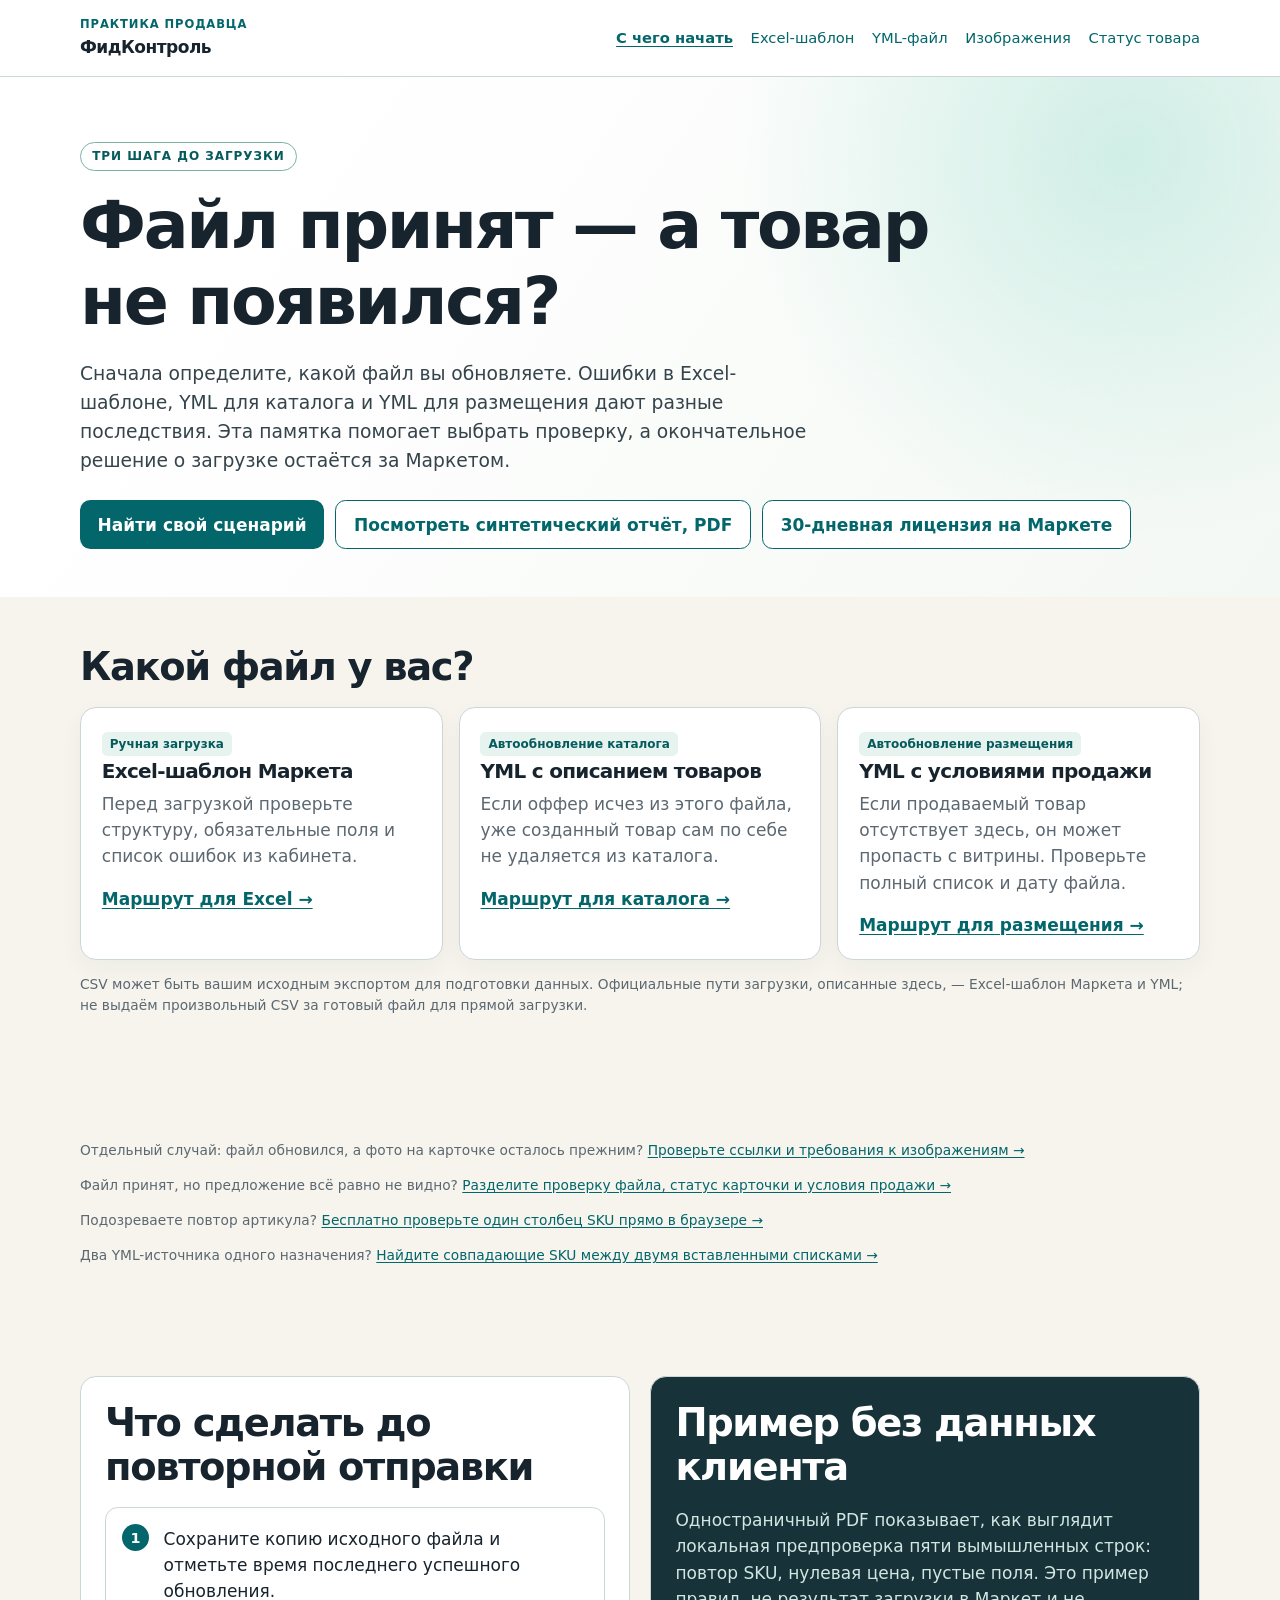
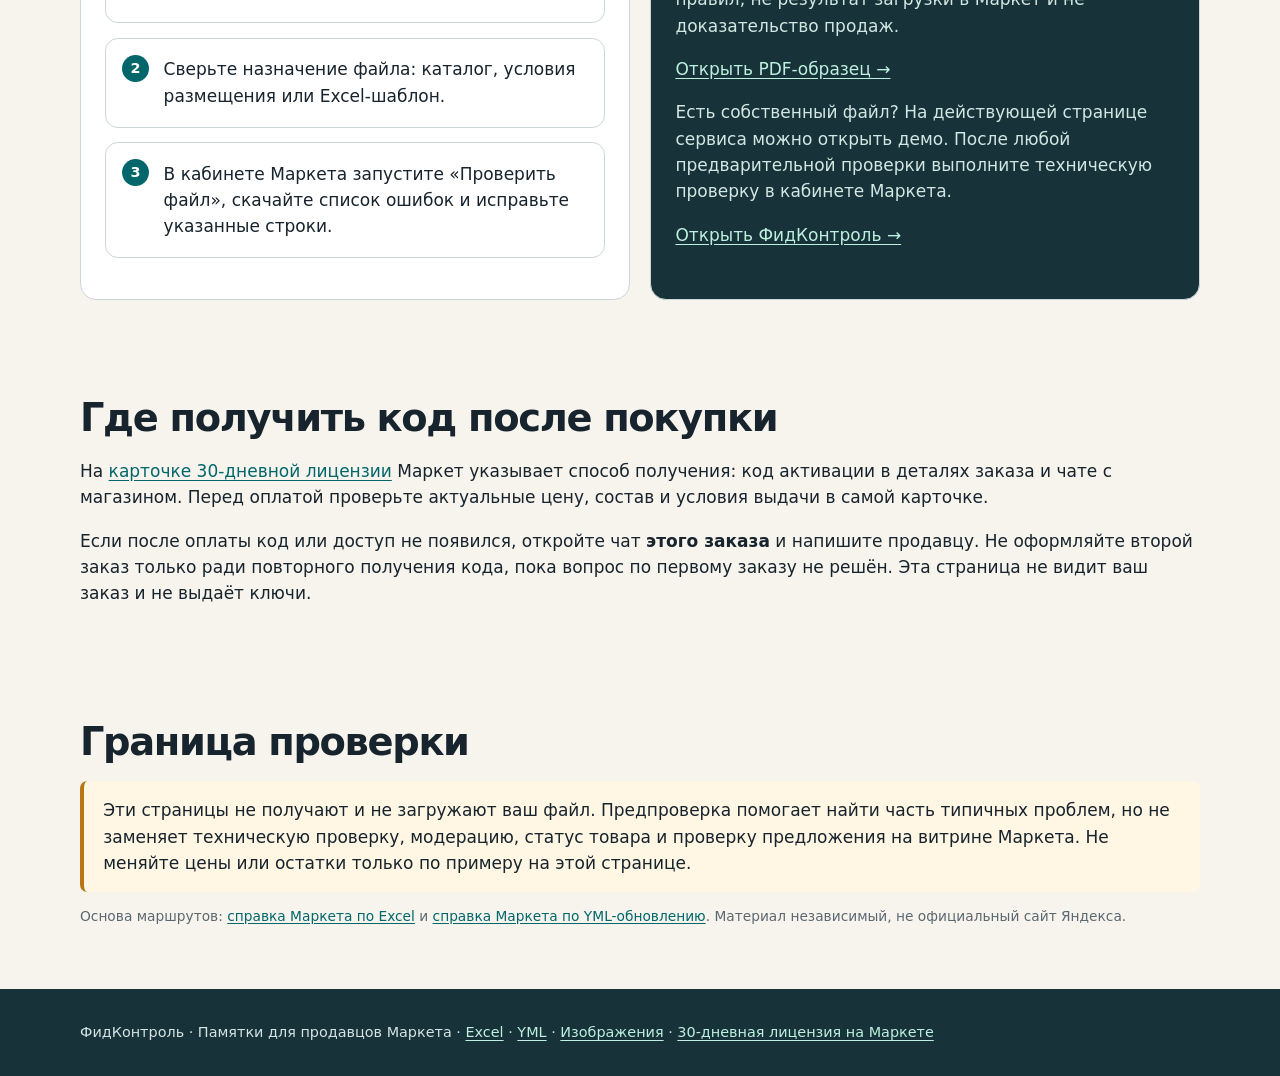
==== commit 2b219e46: "Add local two-feed SKU overlap checker" ====
--- a/index.html
+++ b/index.html
@@ -3,7 +3,7 @@
 <body><a class="skip" href="#main">К содержанию</a><header class="site-head"><div class="wrap head-row"><a class="brand" href="index.html"><small>Практика продавца</small>ФидКонтроль</a><nav aria-label="Разделы"><a href="index.html" aria-current="page">С чего начать</a><a href="excel.html">Excel-шаблон</a><a href="yml.html">YML-файл</a><a href="images.html">Изображения</a><a href="statuses.html">Статус товара</a></nav></div></header>
 <main id="main"><div class="hero"><div class="wrap"><p class="eyebrow">Три шага до загрузки</p><h1>Файл принят — а товар не появился?</h1><p class="lead">Сначала определите, какой файл вы обновляете. Ошибки в Excel-шаблоне, YML для каталога и YML для размещения дают разные последствия. Эта памятка помогает выбрать проверку, а окончательное решение о загрузке остаётся за Маркетом.</p><div class="actions"><a class="button" href="#choose">Найти свой сценарий</a><a class="button secondary" href="synthetic-report.pdf">Посмотреть синтетический отчёт, PDF</a><a class="button secondary" href="https://market.yandex.ru/card/veb-servis-fidkontrol-dlya-proverki-csv-yml-i-xlsx-litsenziya-na-30-dney/6150346398">30-дневная лицензия на Маркете</a></div></div></div>
 <section id="choose"><div class="wrap"><h2>Какой файл у вас?</h2><div class="grid"><article class="card"><span class="tag">Ручная загрузка</span><h3>Excel-шаблон Маркета</h3><p>Перед загрузкой проверьте структуру, обязательные поля и список ошибок из кабинета.</p><a href="excel.html">Маршрут для Excel →</a></article><article class="card"><span class="tag">Автообновление каталога</span><h3>YML с описанием товаров</h3><p>Если оффер исчез из этого файла, уже созданный товар сам по себе не удаляется из каталога.</p><a href="yml.html#catalog">Маршрут для каталога →</a></article><article class="card"><span class="tag">Автообновление размещения</span><h3>YML с условиями продажи</h3><p>Если продаваемый товар отсутствует здесь, он может пропасть с витрины. Проверьте полный список и дату файла.</p><a href="yml.html#placement">Маршрут для размещения →</a></article></div><p class="small">CSV может быть вашим исходным экспортом для подготовки данных. Официальные пути загрузки, описанные здесь, — Excel-шаблон Маркета и YML; не выдаём произвольный CSV за готовый файл для прямой загрузки.</p></div></section>
-<section><div class="wrap"><p class="small">Отдельный случай: файл обновился, а фото на карточке осталось прежним? <a href="images.html">Проверьте ссылки и требования к изображениям →</a></p><p class="small">Файл принят, но предложение всё равно не видно? <a href="statuses.html">Разделите проверку файла, статус карточки и условия продажи →</a></p><p class="small">Подозреваете повтор артикула? <a href="sku-dubl.html">Бесплатно проверьте один столбец SKU прямо в браузере →</a></p></div></section>
+<section><div class="wrap"><p class="small">Отдельный случай: файл обновился, а фото на карточке осталось прежним? <a href="images.html">Проверьте ссылки и требования к изображениям →</a></p><p class="small">Файл принят, но предложение всё равно не видно? <a href="statuses.html">Разделите проверку файла, статус карточки и условия продажи →</a></p><p class="small">Подозреваете повтор артикула? <a href="sku-dubl.html">Бесплатно проверьте один столбец SKU прямо в браузере →</a></p><p class="small">Два YML-источника одного назначения? <a href="sku-dva-fajla.html">Найдите совпадающие SKU между двумя вставленными списками →</a></p></div></section>
 <section><div class="wrap split"><div class="panel"><h2>Что сделать до повторной отправки</h2><ol class="steps"><li>Сохраните копию исходного файла и отметьте время последнего успешного обновления.</li><li>Сверьте назначение файла: каталог, условия размещения или Excel-шаблон.</li><li>В кабинете Маркета запустите «Проверить файл», скачайте список ошибок и исправьте указанные строки.</li></ol></div><div class="panel ink"><h2>Пример без данных клиента</h2><p>Одностраничный PDF показывает, как выглядит локальная предпроверка пяти вымышленных строк: повтор SKU, нулевая цена, пустые поля. Это пример правил, не результат загрузки в Маркет и не доказательство продаж.</p><a href="synthetic-report.pdf">Открыть PDF-образец →</a><p>Есть собственный файл? На действующей странице сервиса можно открыть демо. После любой предварительной проверки выполните техническую проверку в кабинете Маркета.</p><a href="https://feedcontrol-zaitsev.directpanelrelay2026.workers.dev/" rel="noopener noreferrer">Открыть ФидКонтроль →</a></div></div></section>
 <section id="after-purchase"><div class="wrap"><h2>Где получить код после покупки</h2><p>На <a href="https://market.yandex.ru/card/veb-servis-fidkontrol-dlya-proverki-csv-yml-i-xlsx-litsenziya-na-30-dney/6150346398">карточке 30-дневной лицензии</a> Маркет указывает способ получения: код активации в деталях заказа и чате с магазином. Перед оплатой проверьте актуальные цену, состав и условия выдачи в самой карточке.</p><p>Если после оплаты код или доступ не появился, откройте чат <strong>этого заказа</strong> и напишите продавцу. Не оформляйте второй заказ только ради повторного получения кода, пока вопрос по первому заказу не решён. Эта страница не видит ваш заказ и не выдаёт ключи.</p></div></section>
 <section><div class="wrap"><h2>Граница проверки</h2><div class="note">Эти страницы не получают и не загружают ваш файл. Предпроверка помогает найти часть типичных проблем, но не заменяет техническую проверку, модерацию, статус товара и проверку предложения на витрине Маркета. Не меняйте цены или остатки только по примеру на этой странице.</div><p class="small">Основа маршрутов: <a href="https://yandex.ru/support/marketplace/ru/assortment/create/add/excel">справка Маркета по Excel</a> и <a href="https://yandex.ru/support/marketplace/ru/assortment/auto/url">справка Маркета по YML-обновлению</a>. Материал независимый, не официальный сайт Яндекса.</p></div></section></main>
